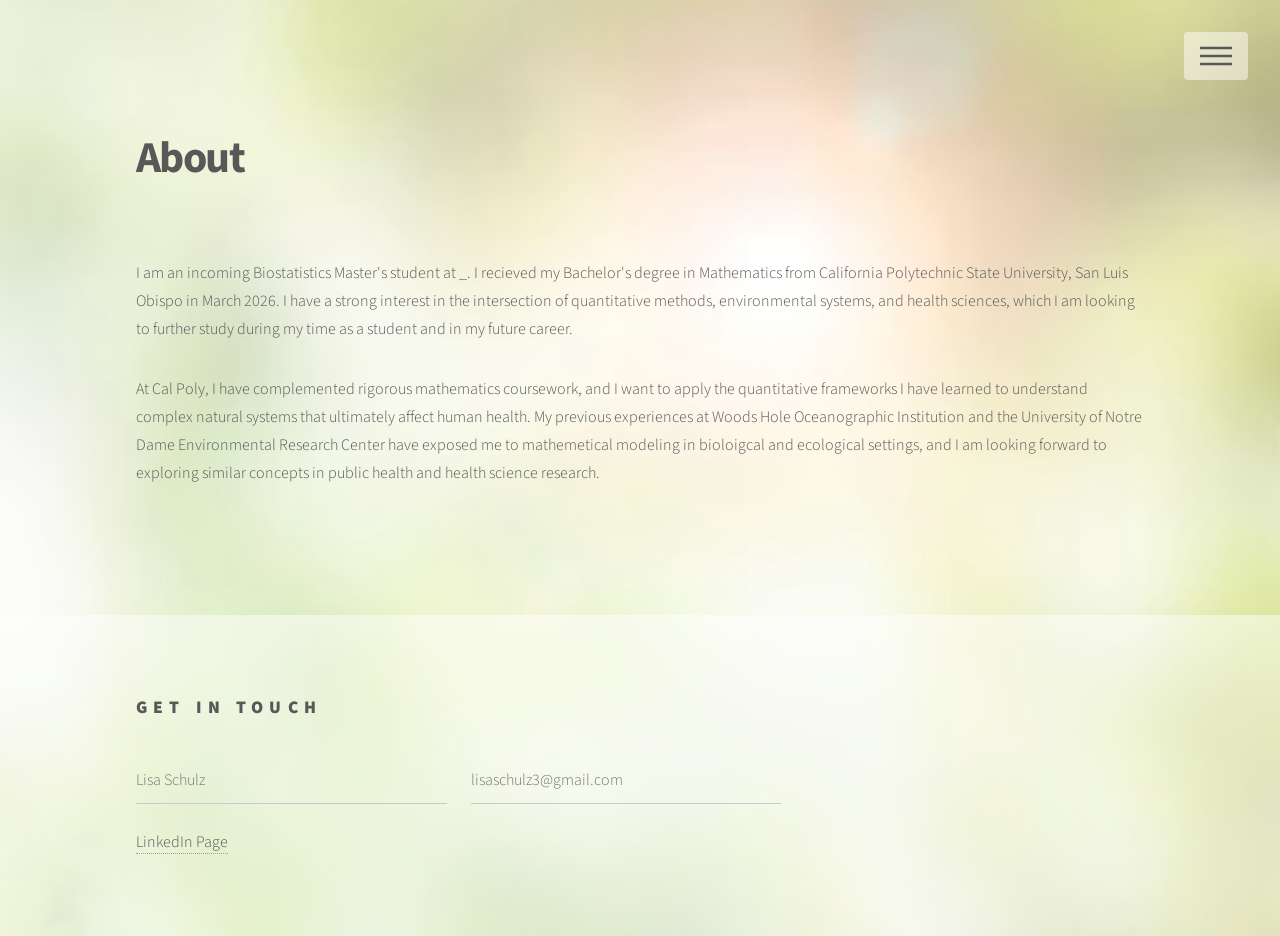
==== about.html @ 5a05cf13 "update website" ====
<!DOCTYPE HTML>
<!--
	Phantom by HTML5 UP
	html5up.net | @ajlkn
	Free for personal and commercial use under the CCA 3.0 license (html5up.net/license)
-->
<html>
	<head>
		<title>About</title>
		<meta charset="utf-8" />
		<meta name="viewport" content="width=device-width, initial-scale=1, user-scalable=no" />
		<link rel="stylesheet" href="assets/css/main.css" />
		<noscript><link rel="stylesheet" href="assets/css/noscript.css" /></noscript>
	<style>
        .center-image {
  width: 1000px;        /* makes the image smaller */
  display: block;      /* allows centering */
  margin-left: auto;
  margin-right: auto;  /* centers the image */
  margin-bottom: 10px; /* reduces space below the image */
}
     
#menu {
				background: rgba(37,65,23,.7);
			}
			#wrapper {
  			background: transparent;
}
			#main {
			background: transparent;
			}
			#footer {
			background: rgba(255, 255, 255, .5);
			}
			body {
			background-image: url("images/background2.png");
			background-size: cover;      /* makes the image fill the screen */
			background-repeat: no-repeat; 
			background-position: center; 
			margin: 0;
    }
    </style>
    
    </head>


	<body class="is-preload">
		<!-- Wrapper -->
			<div id="wrapper">

				<!-- Header -->
					<header id="header">
						<div class="inner">

							<!-- Nav -->
								<nav>
									<ul>
										<li><a href="#menu">Menu</a></li>
									</ul>
								</nav>

						</div>
					</header>

				<!-- Menu -->
					<nav id="menu">
						<h2>Menu</h2>
						<ul>
							<li><a href="index.html">Home</a></li>
							<li><a href="about.html">About</a></li>
							<li><a href="resumeplaceholder2.pdf">Resume</a></li>
							<li><a href="projects.html">Projects</a></li>
						</ul>
					</nav>

				<!-- Main -->
					<div id="main">
						<div class="inner">
							<h1>About</h1>
                            
							<img src="IMG_4591.png" alt="" id="center-image"/>
                            
							<p>I am an incoming Biostatistics Master's student at _. I recieved my Bachelor's degree in Mathematics from California Polytechnic State University, 
                                San Luis Obispo in March 2026. I have a strong interest in the intersection of quantitative methods, environmental systems, and health sciences, which
                                I am looking to further study during my time as a student and in my future career. </p>
                                
                            <p>At Cal Poly, I have complemented rigorous mathematics coursework, and I want to apply the quantitative frameworks I have learned to understand complex 
                                natural systems that ultimately affect human health. My previous experiences at Woods Hole Oceanographic Institution and the University of Notre Dame
                                Environmental Research Center have exposed me to mathemetical modeling in bioloigcal and ecological settings, and I am looking forward to exploring similar concepts
                                in public health and health science research.
                            
                            </p>
                            
						</div>
					</div>

				<!-- Footer -->
					<footer id="footer">
						<div class="inner">
							<section>
								<h2>Get in touch</h2>
								<form method="post" action="#">
									<div class="fields">
										<div class="field half">
											<input type="text" name="name" id="name" placeholder="Lisa Schulz" />
										</div>
										<div class="field half">
											<input type="email" name="email" id="email" placeholder="lisaschulz3@gmail.com" />
										</div>
										<div class="field">
											<a href="https://www.linkedin.com/in/lisa-schulz-4072202b8">LinkedIn Page</a>
										</div>
									</div>
								</form>
							</section>
							
							
						</div>
					</footer>

			</div>

		<!-- Scripts -->
			<script src="assets/js/jquery.min.js"></script>
			<script src="assets/js/browser.min.js"></script>
			<script src="assets/js/breakpoints.min.js"></script>
			<script src="assets/js/util.js"></script>
			<script src="assets/js/main.js"></script>

	</body>
</html>
---- assets/css/main.css ----
@import url(fontawesome-all.min.css);
@import url("https://fonts.googleapis.com/css?family=Source+Sans+Pro:300,700,900");

/*
	Phantom by HTML5 UP
	html5up.net | @ajlkn
	Free for personal and commercial use under the CCA 3.0 license (html5up.net/license)
*/

html, body, div, span, applet, object,
iframe, h1, h2, h3, h4, h5, h6, p, blockquote,
pre, a, abbr, acronym, address, big, cite,
code, del, dfn, em, img, ins, kbd, q, s, samp,
small, strike, strong, sub, sup, tt, var, b,
u, i, center, dl, dt, dd, ol, ul, li, fieldset,
form, label, legend, table, caption, tbody,
tfoot, thead, tr, th, td, article, aside,
canvas, details, embed, figure, figcaption,
footer, header, hgroup, menu, nav, output, ruby,
section, summary, time, mark, audio, video {
	margin: 0;
	padding: 0;
	border: 0;
	font-size: 100%;
	font: inherit;
	vertical-align: baseline;}

article, aside, details, figcaption, figure,
footer, header, hgroup, menu, nav, section {
	display: block;}

body {
	line-height: 1;
}

ol, ul {
	list-style: none;
}

blockquote, q {
	quotes: none;
}

	blockquote:before, blockquote:after, q:before, q:after {
		content: '';
		content: none;
	}

table {
	border-collapse: collapse;
	border-spacing: 0;
}

body {
	-webkit-text-size-adjust: none;
}

mark {
	background-color: transparent;
	color: inherit;
}

input::-moz-focus-inner {
	border: 0;
	padding: 0;
}

input, select, textarea {
	-moz-appearance: none;
	-webkit-appearance: none;
	-ms-appearance: none;
	appearance: none;
}

/* Basic */

	@-ms-viewport {
		width: device-width;
	}

	body {
		-ms-overflow-style: scrollbar;
	}

	@media screen and (max-width: 480px) {

		html, body {
			min-width: 320px;
		}

	}

	html {
		box-sizing: border-box;
	}

	*, *:before, *:after {
		box-sizing: inherit;
	}

	body {
		background: #ffffff;
	}

		body.is-preload *, body.is-preload *:before, body.is-preload *:after {
			-moz-animation: none !important;
			-webkit-animation: none !important;
			-ms-animation: none !important;
			animation: none !important;
			-moz-transition: none !important;
			-webkit-transition: none !important;
			-ms-transition: none !important;
			transition: none !important;
		}

/* Type */

	body, input, select, textarea {
		color: #585858;
		font-family: "Source Sans Pro", Helvetica, sans-serif;
		font-size: 16pt;
		font-weight: 300;
		line-height: 1.75;
	}

		@media screen and (max-width: 1680px) {

			body, input, select, textarea {
				font-size: 14pt;
			}

		}

		@media screen and (max-width: 1280px) {

			body, input, select, textarea {
				font-size: 12pt;
			}

		}

	a {
		-moz-transition: border-bottom-color 0.2s ease, color 0.2s ease;
		-webkit-transition: border-bottom-color 0.2s ease, color 0.2s ease;
		-ms-transition: border-bottom-color 0.2s ease, color 0.2s ease;
		transition: border-bottom-color 0.2s ease, color 0.2s ease;
		text-decoration: none;
		color: #585858;
		border-bottom: dotted 1px rgba(88, 88, 88, 0.5);
	}

		a:hover {
			border-bottom-color: transparent;
			color: #f2849e !important;
		}

	strong, b {
		font-weight: 900;
	}

	em, i {
		font-style: italic;
	}

	p {
		margin: 0 0 2em 0;
	}

	h1 {
		font-size: 2.75em;
		font-weight: 700;
		line-height: 1.3;
		margin: 0 0 1em 0;
		letter-spacing: -0.035em;
	}

		h1 a {
			color: inherit;
		}

		@media screen and (max-width: 736px) {

			h1 {
				font-size: 2em;
				margin: 0 0 1em 0;
			}

		}

		@media screen and (max-width: 360px) {

			h1 {
				font-size: 1.75em;
			}

		}

	h2, h3, h4, h5, h6 {
		font-weight: 900;
		line-height: 1.5;
		margin: 0 0 2em 0;
		text-transform: uppercase;
		letter-spacing: 0.35em;
	}

		h2 a, h3 a, h4 a, h5 a, h6 a {
			color: inherit;
		}

	h2 {
		font-size: 1.1em;
	}

	h3 {
		font-size: 1em;
	}

	h4 {
		font-size: 0.8em;
	}

	h5 {
		font-size: 0.8em;
	}

	h6 {
		font-size: 0.8em;
	}

	@media screen and (max-width: 980px) {

		h1 br, h2 br, h3 br, h4 br, h5 br, h6 br {
			display: none;
		}

	}

	@media screen and (max-width: 736px) {

		h2 {
			font-size: 1em;
		}

		h3 {
			font-size: 0.8em;
		}

	}

	sub {
		font-size: 0.8em;
		position: relative;
		top: 0.5em;
	}

	sup {
		font-size: 0.8em;
		position: relative;
		top: -0.5em;
	}

	blockquote {
		border-left: solid 4px #c9c9c9;
		font-style: italic;
		margin: 0 0 2em 0;
		padding: 0.5em 0 0.5em 2em;
	}

	code {
		background: rgba(144, 144, 144, 0.075);
		border-radius: 4px;
		border: solid 1px #c9c9c9;
		font-family: "Courier New", monospace;
		font-size: 0.9em;
		margin: 0 0.25em;
		padding: 0.25em 0.65em;
	}

	pre {
		-webkit-overflow-scrolling: touch;
		font-family: "Courier New", monospace;
		font-size: 0.9em;
		margin: 0 0 2em 0;
	}

		pre code {
			display: block;
			line-height: 1.75;
			padding: 1em 1.5em;
			overflow-x: auto;
		}

	hr {
		border: 0;
		border-bottom: solid 1px #c9c9c9;
		margin: 2em 0;
	}

		hr.major {
			margin: 3em 0;
		}

	.align-left {
		text-align: left;
	}

	.align-center {
		text-align: center;
	}

	.align-right {
		text-align: right;
	}

/* Row */

	.row {
		display: flex;
		flex-wrap: wrap;
		box-sizing: border-box;
		align-items: stretch;
	}

		.row > * {
			box-sizing: border-box;
		}

		.row.gtr-uniform > * > :last-child {
			margin-bottom: 0;
		}

		.row.aln-left {
			justify-content: flex-start;
		}

		.row.aln-center {
			justify-content: center;
		}

		.row.aln-right {
			justify-content: flex-end;
		}

		.row.aln-top {
			align-items: flex-start;
		}

		.row.aln-middle {
			align-items: center;
		}

		.row.aln-bottom {
			align-items: flex-end;
		}

		.row > .imp {
			order: -1;
		}

		.row > .col-1 {
			width: 8.33333%;
		}

		.row > .off-1 {
			margin-left: 8.33333%;
		}

		.row > .col-2 {
			width: 16.66667%;
		}

		.row > .off-2 {
			margin-left: 16.66667%;
		}

		.row > .col-3 {
			width: 25%;
		}

		.row > .off-3 {
			margin-left: 25%;
		}

		.row > .col-4 {
			width: 33.33333%;
		}

		.row > .off-4 {
			margin-left: 33.33333%;
		}

		.row > .col-5 {
			width: 41.66667%;
		}

		.row > .off-5 {
			margin-left: 41.66667%;
		}

		.row > .col-6 {
			width: 50%;
		}

		.row > .off-6 {
			margin-left: 50%;
		}

		.row > .col-7 {
			width: 58.33333%;
		}

		.row > .off-7 {
			margin-left: 58.33333%;
		}

		.row > .col-8 {
			width: 66.66667%;
		}

		.row > .off-8 {
			margin-left: 66.66667%;
		}

		.row > .col-9 {
			width: 75%;
		}

		.row > .off-9 {
			margin-left: 75%;
		}

		.row > .col-10 {
			width: 83.33333%;
		}

		.row > .off-10 {
			margin-left: 83.33333%;
		}

		.row > .col-11 {
			width: 91.66667%;
		}

		.row > .off-11 {
			margin-left: 91.66667%;
		}

		.row > .col-12 {
			width: 100%;
		}

		.row > .off-12 {
			margin-left: 100%;
		}

		.row.gtr-0 {
			margin-top: 0;
			margin-left: 0em;
		}

			.row.gtr-0 > * {
				padding: 0 0 0 0em;
			}

			.row.gtr-0.gtr-uniform {
				margin-top: 0em;
			}

				.row.gtr-0.gtr-uniform > * {
					padding-top: 0em;
				}

		.row.gtr-25 {
			margin-top: 0;
			margin-left: -0.5em;
		}

			.row.gtr-25 > * {
				padding: 0 0 0 0.5em;
			}

			.row.gtr-25.gtr-uniform {
				margin-top: -0.5em;
			}

				.row.gtr-25.gtr-uniform > * {
					padding-top: 0.5em;
				}

		.row.gtr-50 {
			margin-top: 0;
			margin-left: -1em;
		}

			.row.gtr-50 > * {
				padding: 0 0 0 1em;
			}

			.row.gtr-50.gtr-uniform {
				margin-top: -1em;
			}

				.row.gtr-50.gtr-uniform > * {
					padding-top: 1em;
				}

		.row {
			margin-top: 0;
			margin-left: -2em;
		}

			.row > * {
				padding: 0 0 0 2em;
			}

			.row.gtr-uniform {
				margin-top: -2em;
			}

				.row.gtr-uniform > * {
					padding-top: 2em;
				}

		.row.gtr-150 {
			margin-top: 0;
			margin-left: -3em;
		}

			.row.gtr-150 > * {
				padding: 0 0 0 3em;
			}

			.row.gtr-150.gtr-uniform {
				margin-top: -3em;
			}

				.row.gtr-150.gtr-uniform > * {
					padding-top: 3em;
				}

		.row.gtr-200 {
			margin-top: 0;
			margin-left: -4em;
		}

			.row.gtr-200 > * {
				padding: 0 0 0 4em;
			}

			.row.gtr-200.gtr-uniform {
				margin-top: -4em;
			}

				.row.gtr-200.gtr-uniform > * {
					padding-top: 4em;
				}

		@media screen and (max-width: 1680px) {

			.row {
				display: flex;
				flex-wrap: wrap;
				box-sizing: border-box;
				align-items: stretch;
			}

				.row > * {
					box-sizing: border-box;
				}

				.row.gtr-uniform > * > :last-child {
					margin-bottom: 0;
				}

				.row.aln-left {
					justify-content: flex-start;
				}

				.row.aln-center {
					justify-content: center;
				}

				.row.aln-right {
					justify-content: flex-end;
				}

				.row.aln-top {
					align-items: flex-start;
				}

				.row.aln-middle {
					align-items: center;
				}

				.row.aln-bottom {
					align-items: flex-end;
				}

				.row > .imp-xlarge {
					order: -1;
				}

				.row > .col-1-xlarge {
					width: 8.33333%;
				}

				.row > .off-1-xlarge {
					margin-left: 8.33333%;
				}

				.row > .col-2-xlarge {
					width: 16.66667%;
				}

				.row > .off-2-xlarge {
					margin-left: 16.66667%;
				}

				.row > .col-3-xlarge {
					width: 25%;
				}

				.row > .off-3-xlarge {
					margin-left: 25%;
				}

				.row > .col-4-xlarge {
					width: 33.33333%;
				}

				.row > .off-4-xlarge {
					margin-left: 33.33333%;
				}

				.row > .col-5-xlarge {
					width: 41.66667%;
				}

				.row > .off-5-xlarge {
					margin-left: 41.66667%;
				}

				.row > .col-6-xlarge {
					width: 50%;
				}

				.row > .off-6-xlarge {
					margin-left: 50%;
				}

				.row > .col-7-xlarge {
					width: 58.33333%;
				}

				.row > .off-7-xlarge {
					margin-left: 58.33333%;
				}

				.row > .col-8-xlarge {
					width: 66.66667%;
				}

				.row > .off-8-xlarge {
					margin-left: 66.66667%;
				}

				.row > .col-9-xlarge {
					width: 75%;
				}

				.row > .off-9-xlarge {
					margin-left: 75%;
				}

				.row > .col-10-xlarge {
					width: 83.33333%;
				}

				.row > .off-10-xlarge {
					margin-left: 83.33333%;
				}

				.row > .col-11-xlarge {
					width: 91.66667%;
				}

				.row > .off-11-xlarge {
					margin-left: 91.66667%;
				}

				.row > .col-12-xlarge {
					width: 100%;
				}

				.row > .off-12-xlarge {
					margin-left: 100%;
				}

				.row.gtr-0 {
					margin-top: 0;
					margin-left: 0em;
				}

					.row.gtr-0 > * {
						padding: 0 0 0 0em;
					}

					.row.gtr-0.gtr-uniform {
						margin-top: 0em;
					}

						.row.gtr-0.gtr-uniform > * {
							padding-top: 0em;
						}

				.row.gtr-25 {
					margin-top: 0;
					margin-left: -0.5em;
				}

					.row.gtr-25 > * {
						padding: 0 0 0 0.5em;
					}

					.row.gtr-25.gtr-uniform {
						margin-top: -0.5em;
					}

						.row.gtr-25.gtr-uniform > * {
							padding-top: 0.5em;
						}

				.row.gtr-50 {
					margin-top: 0;
					margin-left: -1em;
				}

					.row.gtr-50 > * {
						padding: 0 0 0 1em;
					}

					.row.gtr-50.gtr-uniform {
						margin-top: -1em;
					}

						.row.gtr-50.gtr-uniform > * {
							padding-top: 1em;
						}

				.row {
					margin-top: 0;
					margin-left: -2em;
				}

					.row > * {
						padding: 0 0 0 2em;
					}

					.row.gtr-uniform {
						margin-top: -2em;
					}

						.row.gtr-uniform > * {
							padding-top: 2em;
						}

				.row.gtr-150 {
					margin-top: 0;
					margin-left: -3em;
				}

					.row.gtr-150 > * {
						padding: 0 0 0 3em;
					}

					.row.gtr-150.gtr-uniform {
						margin-top: -3em;
					}

						.row.gtr-150.gtr-uniform > * {
							padding-top: 3em;
						}

				.row.gtr-200 {
					margin-top: 0;
					margin-left: -4em;
				}

					.row.gtr-200 > * {
						padding: 0 0 0 4em;
					}

					.row.gtr-200.gtr-uniform {
						margin-top: -4em;
					}

						.row.gtr-200.gtr-uniform > * {
							padding-top: 4em;
						}

		}

		@media screen and (max-width: 1280px) {

			.row {
				display: flex;
				flex-wrap: wrap;
				box-sizing: border-box;
				align-items: stretch;
			}

				.row > * {
					box-sizing: border-box;
				}

				.row.gtr-uniform > * > :last-child {
					margin-bottom: 0;
				}

				.row.aln-left {
					justify-content: flex-start;
				}

				.row.aln-center {
					justify-content: center;
				}

				.row.aln-right {
					justify-content: flex-end;
				}

				.row.aln-top {
					align-items: flex-start;
				}

				.row.aln-middle {
					align-items: center;
				}

				.row.aln-bottom {
					align-items: flex-end;
				}

				.row > .imp-large {
					order: -1;
				}

				.row > .col-1-large {
					width: 8.33333%;
				}

				.row > .off-1-large {
					margin-left: 8.33333%;
				}

				.row > .col-2-large {
					width: 16.66667%;
				}

				.row > .off-2-large {
					margin-left: 16.66667%;
				}

				.row > .col-3-large {
					width: 25%;
				}

				.row > .off-3-large {
					margin-left: 25%;
				}

				.row > .col-4-large {
					width: 33.33333%;
				}

				.row > .off-4-large {
					margin-left: 33.33333%;
				}

				.row > .col-5-large {
					width: 41.66667%;
				}

				.row > .off-5-large {
					margin-left: 41.66667%;
				}

				.row > .col-6-large {
					width: 50%;
				}

				.row > .off-6-large {
					margin-left: 50%;
				}

				.row > .col-7-large {
					width: 58.33333%;
				}

				.row > .off-7-large {
					margin-left: 58.33333%;
				}

				.row > .col-8-large {
					width: 66.66667%;
				}

				.row > .off-8-large {
					margin-left: 66.66667%;
				}

				.row > .col-9-large {
					width: 75%;
				}

				.row > .off-9-large {
					margin-left: 75%;
				}

				.row > .col-10-large {
					width: 83.33333%;
				}

				.row > .off-10-large {
					margin-left: 83.33333%;
				}

				.row > .col-11-large {
					width: 91.66667%;
				}

				.row > .off-11-large {
					margin-left: 91.66667%;
				}

				.row > .col-12-large {
					width: 100%;
				}

				.row > .off-12-large {
					margin-left: 100%;
				}

				.row.gtr-0 {
					margin-top: 0;
					margin-left: 0em;
				}

					.row.gtr-0 > * {
						padding: 0 0 0 0em;
					}

					.row.gtr-0.gtr-uniform {
						margin-top: 0em;
					}

						.row.gtr-0.gtr-uniform > * {
							padding-top: 0em;
						}

				.row.gtr-25 {
					margin-top: 0;
					margin-left: -0.5em;
				}

					.row.gtr-25 > * {
						padding: 0 0 0 0.5em;
					}

					.row.gtr-25.gtr-uniform {
						margin-top: -0.5em;
					}

						.row.gtr-25.gtr-uniform > * {
							padding-top: 0.5em;
						}

				.row.gtr-50 {
					margin-top: 0;
					margin-left: -1em;
				}

					.row.gtr-50 > * {
						padding: 0 0 0 1em;
					}

					.row.gtr-50.gtr-uniform {
						margin-top: -1em;
					}

						.row.gtr-50.gtr-uniform > * {
							padding-top: 1em;
						}

				.row {
					margin-top: 0;
					margin-left: -2em;
				}

					.row > * {
						padding: 0 0 0 2em;
					}

					.row.gtr-uniform {
						margin-top: -2em;
					}

						.row.gtr-uniform > * {
							padding-top: 2em;
						}

				.row.gtr-150 {
					margin-top: 0;
					margin-left: -3em;
				}

					.row.gtr-150 > * {
						padding: 0 0 0 3em;
					}

					.row.gtr-150.gtr-uniform {
						margin-top: -3em;
					}

						.row.gtr-150.gtr-uniform > * {
							padding-top: 3em;
						}

				.row.gtr-200 {
					margin-top: 0;
					margin-left: -4em;
				}

					.row.gtr-200 > * {
						padding: 0 0 0 4em;
					}

					.row.gtr-200.gtr-uniform {
						margin-top: -4em;
					}

						.row.gtr-200.gtr-uniform > * {
							padding-top: 4em;
						}

		}

		@media screen and (max-width: 980px) {

			.row {
				display: flex;
				flex-wrap: wrap;
				box-sizing: border-box;
				align-items: stretch;
			}

				.row > * {
					box-sizing: border-box;
				}

				.row.gtr-uniform > * > :last-child {
					margin-bottom: 0;
				}

				.row.aln-left {
					justify-content: flex-start;
				}

				.row.aln-center {
					justify-content: center;
				}

				.row.aln-right {
					justify-content: flex-end;
				}

				.row.aln-top {
					align-items: flex-start;
				}

				.row.aln-middle {
					align-items: center;
				}

				.row.aln-bottom {
					align-items: flex-end;
				}

				.row > .imp-medium {
					order: -1;
				}

				.row > .col-1-medium {
					width: 8.33333%;
				}

				.row > .off-1-medium {
					margin-left: 8.33333%;
				}

				.row > .col-2-medium {
					width: 16.66667%;
				}

				.row > .off-2-medium {
					margin-left: 16.66667%;
				}

				.row > .col-3-medium {
					width: 25%;
				}

				.row > .off-3-medium {
					margin-left: 25%;
				}

				.row > .col-4-medium {
					width: 33.33333%;
				}

				.row > .off-4-medium {
					margin-left: 33.33333%;
				}

				.row > .col-5-medium {
					width: 41.66667%;
				}

				.row > .off-5-medium {
					margin-left: 41.66667%;
				}

				.row > .col-6-medium {
					width: 50%;
				}

				.row > .off-6-medium {
					margin-left: 50%;
				}

				.row > .col-7-medium {
					width: 58.33333%;
				}

				.row > .off-7-medium {
					margin-left: 58.33333%;
				}

				.row > .col-8-medium {
					width: 66.66667%;
				}

				.row > .off-8-medium {
					margin-left: 66.66667%;
				}

				.row > .col-9-medium {
					width: 75%;
				}

				.row > .off-9-medium {
					margin-left: 75%;
				}

				.row > .col-10-medium {
					width: 83.33333%;
				}

				.row > .off-10-medium {
					margin-left: 83.33333%;
				}

				.row > .col-11-medium {
					width: 91.66667%;
				}

				.row > .off-11-medium {
					margin-left: 91.66667%;
				}

				.row > .col-12-medium {
					width: 100%;
				}

				.row > .off-12-medium {
					margin-left: 100%;
				}

				.row.gtr-0 {
					margin-top: 0;
					margin-left: 0em;
				}

					.row.gtr-0 > * {
						padding: 0 0 0 0em;
					}

					.row.gtr-0.gtr-uniform {
						margin-top: 0em;
					}

						.row.gtr-0.gtr-uniform > * {
							padding-top: 0em;
						}

				.row.gtr-25 {
					margin-top: 0;
					margin-left: -0.375em;
				}

					.row.gtr-25 > * {
						padding: 0 0 0 0.375em;
					}

					.row.gtr-25.gtr-uniform {
						margin-top: -0.375em;
					}

						.row.gtr-25.gtr-uniform > * {
							padding-top: 0.375em;
						}

				.row.gtr-50 {
					margin-top: 0;
					margin-left: -0.75em;
				}

					.row.gtr-50 > * {
						padding: 0 0 0 0.75em;
					}

					.row.gtr-50.gtr-uniform {
						margin-top: -0.75em;
					}

						.row.gtr-50.gtr-uniform > * {
							padding-top: 0.75em;
						}

				.row {
					margin-top: 0;
					margin-left: -1.5em;
				}

					.row > * {
						padding: 0 0 0 1.5em;
					}

					.row.gtr-uniform {
						margin-top: -1.5em;
					}

						.row.gtr-uniform > * {
							padding-top: 1.5em;
						}

				.row.gtr-150 {
					margin-top: 0;
					margin-left: -2.25em;
				}

					.row.gtr-150 > * {
						padding: 0 0 0 2.25em;
					}

					.row.gtr-150.gtr-uniform {
						margin-top: -2.25em;
					}

						.row.gtr-150.gtr-uniform > * {
							padding-top: 2.25em;
						}

				.row.gtr-200 {
					margin-top: 0;
					margin-left: -3em;
				}

					.row.gtr-200 > * {
						padding: 0 0 0 3em;
					}

					.row.gtr-200.gtr-uniform {
						margin-top: -3em;
					}

						.row.gtr-200.gtr-uniform > * {
							padding-top: 3em;
						}

		}

		@media screen and (max-width: 736px) {

			.row {
				display: flex;
				flex-wrap: wrap;
				box-sizing: border-box;
				align-items: stretch;
			}

				.row > * {
					box-sizing: border-box;
				}

				.row.gtr-uniform > * > :last-child {
					margin-bottom: 0;
				}

				.row.aln-left {
					justify-content: flex-start;
				}

				.row.aln-center {
					justify-content: center;
				}

				.row.aln-right {
					justify-content: flex-end;
				}

				.row.aln-top {
					align-items: flex-start;
				}

				.row.aln-middle {
					align-items: center;
				}

				.row.aln-bottom {
					align-items: flex-end;
				}

				.row > .imp-small {
					order: -1;
				}

				.row > .col-1-small {
					width: 8.33333%;
				}

				.row > .off-1-small {
					margin-left: 8.33333%;
				}

				.row > .col-2-small {
					width: 16.66667%;
				}

				.row > .off-2-small {
					margin-left: 16.66667%;
				}

				.row > .col-3-small {
					width: 25%;
				}

				.row > .off-3-small {
					margin-left: 25%;
				}

				.row > .col-4-small {
					width: 33.33333%;
				}

				.row > .off-4-small {
					margin-left: 33.33333%;
				}

				.row > .col-5-small {
					width: 41.66667%;
				}

				.row > .off-5-small {
					margin-left: 41.66667%;
				}

				.row > .col-6-small {
					width: 50%;
				}

				.row > .off-6-small {
					margin-left: 50%;
				}

				.row > .col-7-small {
					width: 58.33333%;
				}

				.row > .off-7-small {
					margin-left: 58.33333%;
				}

				.row > .col-8-small {
					width: 66.66667%;
				}

				.row > .off-8-small {
					margin-left: 66.66667%;
				}

				.row > .col-9-small {
					width: 75%;
				}

				.row > .off-9-small {
					margin-left: 75%;
				}

				.row > .col-10-small {
					width: 83.33333%;
				}

				.row > .off-10-small {
					margin-left: 83.33333%;
				}

				.row > .col-11-small {
					width: 91.66667%;
				}

				.row > .off-11-small {
					margin-left: 91.66667%;
				}

				.row > .col-12-small {
					width: 100%;
				}

				.row > .off-12-small {
					margin-left: 100%;
				}

				.row.gtr-0 {
					margin-top: 0;
					margin-left: 0em;
				}

					.row.gtr-0 > * {
						padding: 0 0 0 0em;
					}

					.row.gtr-0.gtr-uniform {
						margin-top: 0em;
					}

						.row.gtr-0.gtr-uniform > * {
							padding-top: 0em;
						}

				.row.gtr-25 {
					margin-top: 0;
					margin-left: -0.25em;
				}

					.row.gtr-25 > * {
						padding: 0 0 0 0.25em;
					}

					.row.gtr-25.gtr-uniform {
						margin-top: -0.25em;
					}

						.row.gtr-25.gtr-uniform > * {
							padding-top: 0.25em;
						}

				.row.gtr-50 {
					margin-top: 0;
					margin-left: -0.5em;
				}

					.row.gtr-50 > * {
						padding: 0 0 0 0.5em;
					}

					.row.gtr-50.gtr-uniform {
						margin-top: -0.5em;
					}

						.row.gtr-50.gtr-uniform > * {
							padding-top: 0.5em;
						}

				.row {
					margin-top: 0;
					margin-left: -1em;
				}

					.row > * {
						padding: 0 0 0 1em;
					}

					.row.gtr-uniform {
						margin-top: -1em;
					}

						.row.gtr-uniform > * {
							padding-top: 1em;
						}

				.row.gtr-150 {
					margin-top: 0;
					margin-left: -1.5em;
				}

					.row.gtr-150 > * {
						padding: 0 0 0 1.5em;
					}

					.row.gtr-150.gtr-uniform {
						margin-top: -1.5em;
					}

						.row.gtr-150.gtr-uniform > * {
							padding-top: 1.5em;
						}

				.row.gtr-200 {
					margin-top: 0;
					margin-left: -2em;
				}

					.row.gtr-200 > * {
						padding: 0 0 0 2em;
					}

					.row.gtr-200.gtr-uniform {
						margin-top: -2em;
					}

						.row.gtr-200.gtr-uniform > * {
							padding-top: 2em;
						}

		}

		@media screen and (max-width: 480px) {

			.row {
				display: flex;
				flex-wrap: wrap;
				box-sizing: border-box;
				align-items: stretch;
			}

				.row > * {
					box-sizing: border-box;
				}

				.row.gtr-uniform > * > :last-child {
					margin-bottom: 0;
				}

				.row.aln-left {
					justify-content: flex-start;
				}

				.row.aln-center {
					justify-content: center;
				}

				.row.aln-right {
					justify-content: flex-end;
				}

				.row.aln-top {
					align-items: flex-start;
				}

				.row.aln-middle {
					align-items: center;
				}

				.row.aln-bottom {
					align-items: flex-end;
				}

				.row > .imp-xsmall {
					order: -1;
				}

				.row > .col-1-xsmall {
					width: 8.33333%;
				}

				.row > .off-1-xsmall {
					margin-left: 8.33333%;
				}

				.row > .col-2-xsmall {
					width: 16.66667%;
				}

				.row > .off-2-xsmall {
					margin-left: 16.66667%;
				}

				.row > .col-3-xsmall {
					width: 25%;
				}

				.row > .off-3-xsmall {
					margin-left: 25%;
				}

				.row > .col-4-xsmall {
					width: 33.33333%;
				}

				.row > .off-4-xsmall {
					margin-left: 33.33333%;
				}

				.row > .col-5-xsmall {
					width: 41.66667%;
				}

				.row > .off-5-xsmall {
					margin-left: 41.66667%;
				}

				.row > .col-6-xsmall {
					width: 50%;
				}

				.row > .off-6-xsmall {
					margin-left: 50%;
				}

				.row > .col-7-xsmall {
					width: 58.33333%;
				}

				.row > .off-7-xsmall {
					margin-left: 58.33333%;
				}

				.row > .col-8-xsmall {
					width: 66.66667%;
				}

				.row > .off-8-xsmall {
					margin-left: 66.66667%;
				}

				.row > .col-9-xsmall {
					width: 75%;
				}

				.row > .off-9-xsmall {
					margin-left: 75%;
				}

				.row > .col-10-xsmall {
					width: 83.33333%;
				}

				.row > .off-10-xsmall {
					margin-left: 83.33333%;
				}

				.row > .col-11-xsmall {
					width: 91.66667%;
				}

				.row > .off-11-xsmall {
					margin-left: 91.66667%;
				}

				.row > .col-12-xsmall {
					width: 100%;
				}

				.row > .off-12-xsmall {
					margin-left: 100%;
				}

				.row.gtr-0 {
					margin-top: 0;
					margin-left: 0em;
				}

					.row.gtr-0 > * {
						padding: 0 0 0 0em;
					}

					.row.gtr-0.gtr-uniform {
						margin-top: 0em;
					}

						.row.gtr-0.gtr-uniform > * {
							padding-top: 0em;
						}

				.row.gtr-25 {
					margin-top: 0;
					margin-left: -0.25em;
				}

					.row.gtr-25 > * {
						padding: 0 0 0 0.25em;
					}

					.row.gtr-25.gtr-uniform {
						margin-top: -0.25em;
					}

						.row.gtr-25.gtr-uniform > * {
							padding-top: 0.25em;
						}

				.row.gtr-50 {
					margin-top: 0;
					margin-left: -0.5em;
				}

					.row.gtr-50 > * {
						padding: 0 0 0 0.5em;
					}

					.row.gtr-50.gtr-uniform {
						margin-top: -0.5em;
					}

						.row.gtr-50.gtr-uniform > * {
							padding-top: 0.5em;
						}

				.row {
					margin-top: 0;
					margin-left: -1em;
				}

					.row > * {
						padding: 0 0 0 1em;
					}

					.row.gtr-uniform {
						margin-top: -1em;
					}

						.row.gtr-uniform > * {
							padding-top: 1em;
						}

				.row.gtr-150 {
					margin-top: 0;
					margin-left: -1.5em;
				}

					.row.gtr-150 > * {
						padding: 0 0 0 1.5em;
					}

					.row.gtr-150.gtr-uniform {
						margin-top: -1.5em;
					}

						.row.gtr-150.gtr-uniform > * {
							padding-top: 1.5em;
						}

				.row.gtr-200 {
					margin-top: 0;
					margin-left: -2em;
				}

					.row.gtr-200 > * {
						padding: 0 0 0 2em;
					}

					.row.gtr-200.gtr-uniform {
						margin-top: -2em;
					}

						.row.gtr-200.gtr-uniform > * {
							padding-top: 2em;
						}

		}

/* Section/Article */

	section.special, article.special {
		text-align: center;
	}

	header p {
		margin-top: -1em;
	}

	@media screen and (max-width: 736px) {

		header p {
			margin-top: 0;
		}

	}

/* Icon */

	.icon {
		text-decoration: none;
		border-bottom: none;
		position: relative;
	}

		.icon:before {
			-moz-osx-font-smoothing: grayscale;
			-webkit-font-smoothing: antialiased;
			display: inline-block;
			font-style: normal;
			font-variant: normal;
			text-rendering: auto;
			line-height: 1;
			text-transform: none !important;
			font-family: 'Font Awesome 5 Free';
			font-weight: 400;
		}

		.icon > .label {
			display: none;
		}

		.icon:before {
			line-height: inherit;
		}

		.icon.solid:before {
			font-weight: 900;
		}

		.icon.brands:before {
			font-family: 'Font Awesome 5 Brands';
		}

		.icon.style2 {
			-moz-transition: background-color 0.2s ease-in-out, color 0.2s ease-in-out, border-color 0.2s ease-in-out;
			-webkit-transition: background-color 0.2s ease-in-out, color 0.2s ease-in-out, border-color 0.2s ease-in-out;
			-ms-transition: background-color 0.2s ease-in-out, color 0.2s ease-in-out, border-color 0.2s ease-in-out;
			transition: background-color 0.2s ease-in-out, color 0.2s ease-in-out, border-color 0.2s ease-in-out;
			background-color: transparent;
			border: solid 1px #c9c9c9;
			border-radius: 4px;
			width: 2.65em;
			height: 2.65em;
			display: inline-block;
			text-align: center;
			line-height: 2.65em;
			color: inherit;
		}

			.icon.style2:before {
				font-size: 1.1em;
			}

			.icon.style2:hover {
				color: #f2849e;
				border-color: #f2849e;
			}

			.icon.style2:active {
				background-color: rgba(242, 132, 158, 0.1);
			}

/* List */

	ol {
		list-style: decimal;
		margin: 0 0 2em 0;
		padding-left: 1.25em;
	}

		ol li {
			padding-left: 0.25em;
		}

	ul {
		list-style: disc;
		margin: 0 0 2em 0;
		padding-left: 1em;
	}

		ul li {
			padding-left: 0.5em;
		}

		ul.alt {
			list-style: none;
			padding-left: 0;
		}

			ul.alt li {
				border-top: solid 1px #c9c9c9;
				padding: 0.5em 0;
			}

				ul.alt li:first-child {
					border-top: 0;
					padding-top: 0;
				}

	dl {
		margin: 0 0 2em 0;
	}

		dl dt {
			display: block;
			font-weight: 900;
			margin: 0 0 1em 0;
		}

		dl dd {
			margin-left: 2em;
		}

/* Actions */

	ul.actions {
		display: -moz-flex;
		display: -webkit-flex;
		display: -ms-flex;
		display: flex;
		cursor: default;
		list-style: none;
		margin-left: -1em;
		padding-left: 0;
	}

		ul.actions li {
			padding: 0 0 0 1em;
			vertical-align: middle;
		}

		ul.actions.special {
			-moz-justify-content: center;
			-webkit-justify-content: center;
			-ms-justify-content: center;
			justify-content: center;
			width: 100%;
			margin-left: 0;
		}

			ul.actions.special li:first-child {
				padding-left: 0;
			}

		ul.actions.stacked {
			-moz-flex-direction: column;
			-webkit-flex-direction: column;
			-ms-flex-direction: column;
			flex-direction: column;
			margin-left: 0;
		}

			ul.actions.stacked li {
				padding: 1.3em 0 0 0;
			}

				ul.actions.stacked li:first-child {
					padding-top: 0;
				}

		ul.actions.fit {
			width: calc(100% + 1em);
		}

			ul.actions.fit li {
				-moz-flex-grow: 1;
				-webkit-flex-grow: 1;
				-ms-flex-grow: 1;
				flex-grow: 1;
				-moz-flex-shrink: 1;
				-webkit-flex-shrink: 1;
				-ms-flex-shrink: 1;
				flex-shrink: 1;
				width: 100%;
			}

				ul.actions.fit li > * {
					width: 100%;
				}

			ul.actions.fit.stacked {
				width: 100%;
			}

		@media screen and (max-width: 480px) {

			ul.actions:not(.fixed) {
				-moz-flex-direction: column;
				-webkit-flex-direction: column;
				-ms-flex-direction: column;
				flex-direction: column;
				margin-left: 0;
				width: 100% !important;
			}

				ul.actions:not(.fixed) li {
					-moz-flex-grow: 1;
					-webkit-flex-grow: 1;
					-ms-flex-grow: 1;
					flex-grow: 1;
					-moz-flex-shrink: 1;
					-webkit-flex-shrink: 1;
					-ms-flex-shrink: 1;
					flex-shrink: 1;
					padding: 1em 0 0 0;
					text-align: center;
					width: 100%;
				}

					ul.actions:not(.fixed) li > * {
						width: 100%;
					}

					ul.actions:not(.fixed) li:first-child {
						padding-top: 0;
					}

					ul.actions:not(.fixed) li input[type="submit"],
					ul.actions:not(.fixed) li input[type="reset"],
					ul.actions:not(.fixed) li input[type="button"],
					ul.actions:not(.fixed) li button,
					ul.actions:not(.fixed) li .button {
						width: 100%;
					}

						ul.actions:not(.fixed) li input[type="submit"].icon:before,
						ul.actions:not(.fixed) li input[type="reset"].icon:before,
						ul.actions:not(.fixed) li input[type="button"].icon:before,
						ul.actions:not(.fixed) li button.icon:before,
						ul.actions:not(.fixed) li .button.icon:before {
							margin-left: -0.5rem;
						}

		}

/* Icons */

	ul.icons {
		cursor: default;
		list-style: none;
		padding-left: 0;
		margin: -1em 0 2em -1em;
	}

		ul.icons li {
			display: inline-block;
			padding: 1em 0 0 1em;
		}

/* Form */

	form {
		margin: 0 0 2em 0;
		overflow-x: hidden;
	}

		form > :last-child {
			margin-bottom: 0;
		}

		form > .fields {
			display: -moz-flex;
			display: -webkit-flex;
			display: -ms-flex;
			display: flex;
			-moz-flex-wrap: wrap;
			-webkit-flex-wrap: wrap;
			-ms-flex-wrap: wrap;
			flex-wrap: wrap;
			width: calc(100% + 3em);
			margin: -1.5em 0 2em -1.5em;
		}

			form > .fields > .field {
				-moz-flex-grow: 0;
				-webkit-flex-grow: 0;
				-ms-flex-grow: 0;
				flex-grow: 0;
				-moz-flex-shrink: 0;
				-webkit-flex-shrink: 0;
				-ms-flex-shrink: 0;
				flex-shrink: 0;
				padding: 1.5em 0 0 1.5em;
				width: calc(100% - 1.5em);
			}

				form > .fields > .field.half {
					width: calc(50% - 0.75em);
				}

				form > .fields > .field.third {
					width: calc(100%/3 - 0.5em);
				}

				form > .fields > .field.quarter {
					width: calc(25% - 0.375em);
				}

		@media screen and (max-width: 480px) {

			form > .fields {
				width: calc(100% + 3em);
				margin: -1.5em 0 2em -1.5em;
			}

				form > .fields > .field {
					padding: 1.5em 0 0 1.5em;
					width: calc(100% - 1.5em);
				}

					form > .fields > .field.half {
						width: calc(100% - 1.5em);
					}

					form > .fields > .field.third {
						width: calc(100% - 1.5em);
					}

					form > .fields > .field.quarter {
						width: calc(100% - 1.5em);
					}

		}

	label {
		display: block;
		font-size: 0.9em;
		font-weight: 900;
		margin: 0 0 1em 0;
	}

	input[type="text"],
	input[type="password"],
	input[type="email"],
	input[type="tel"],
	select,
	textarea {
		-moz-appearance: none;
		-webkit-appearance: none;
		-ms-appearance: none;
		appearance: none;
		background-color: transparent;
		border: none;
		border-radius: 0;
		border-bottom: solid 1px #c9c9c9;
		color: inherit;
		display: block;
		outline: 0;
		padding: 0;
		text-decoration: none;
		width: 100%;
	}

		input[type="text"]:invalid,
		input[type="password"]:invalid,
		input[type="email"]:invalid,
		input[type="tel"]:invalid,
		select:invalid,
		textarea:invalid {
			box-shadow: none;
		}

		input[type="text"]:focus,
		input[type="password"]:focus,
		input[type="email"]:focus,
		input[type="tel"]:focus,
		select:focus,
		textarea:focus {
			border-bottom-color: #f2849e;
			box-shadow: inset 0 -1px 0 0 #f2849e;
		}

	select {
		background-image: url("data:image/svg+xml;charset=utf8,%3Csvg xmlns='http://www.w3.org/2000/svg' width='40' height='40' preserveAspectRatio='none' viewBox='0 0 40 40'%3E%3Cpath d='M9.4,12.3l10.4,10.4l10.4-10.4c0.2-0.2,0.5-0.4,0.9-0.4c0.3,0,0.6,0.1,0.9,0.4l3.3,3.3c0.2,0.2,0.4,0.5,0.4,0.9 c0,0.4-0.1,0.6-0.4,0.9L20.7,31.9c-0.2,0.2-0.5,0.4-0.9,0.4c-0.3,0-0.6-0.1-0.9-0.4L4.3,17.3c-0.2-0.2-0.4-0.5-0.4-0.9 c0-0.4,0.1-0.6,0.4-0.9l3.3-3.3c0.2-0.2,0.5-0.4,0.9-0.4S9.1,12.1,9.4,12.3z' fill='%23c9c9c9' /%3E%3C/svg%3E");
		background-size: 1.25rem;
		background-repeat: no-repeat;
		background-position: calc(100% - 1rem) center;
		height: 3em;
		padding-right: 3em;
		text-overflow: ellipsis;
	}

		select option {
			background: #ffffff;
		}

		select:focus::-ms-value {
			background-color: transparent;
		}

		select::-ms-expand {
			display: none;
		}

	input[type="text"],
	input[type="password"],
	input[type="email"],
	select {
		height: 3em;
	}

	textarea {
		padding: 0;
		min-height: 3.75em;
	}

	input[type="checkbox"],
	input[type="radio"] {
		-moz-appearance: none;
		-webkit-appearance: none;
		-ms-appearance: none;
		appearance: none;
		display: block;
		float: left;
		margin-right: -2em;
		opacity: 0;
		width: 1em;
		z-index: -1;
	}

		input[type="checkbox"] + label,
		input[type="radio"] + label {
			text-decoration: none;
			color: #585858;
			cursor: pointer;
			display: inline-block;
			font-size: 1em;
			font-weight: 300;
			padding-left: 2.55em;
			padding-right: 0.75em;
			position: relative;
		}

			input[type="checkbox"] + label:before,
			input[type="radio"] + label:before {
				-moz-osx-font-smoothing: grayscale;
				-webkit-font-smoothing: antialiased;
				display: inline-block;
				font-style: normal;
				font-variant: normal;
				text-rendering: auto;
				line-height: 1;
				text-transform: none !important;
				font-family: 'Font Awesome 5 Free';
				font-weight: 900;
			}

			input[type="checkbox"] + label:before,
			input[type="radio"] + label:before {
				border-radius: 4px;
				border: solid 1px #c9c9c9;
				content: '';
				display: inline-block;
				font-size: 0.8em;
				height: 2.25em;
				left: 0;
				line-height: 2.25em;
				position: absolute;
				text-align: center;
				top: 0;
				width: 2.25em;
			}

		input[type="checkbox"]:checked + label:before,
		input[type="radio"]:checked + label:before {
			background: #585858;
			border-color: #585858;
			color: #ffffff;
			content: '\f00c';
		}

		input[type="checkbox"]:focus + label:before,
		input[type="radio"]:focus + label:before {
			border-color: #f2849e;
			box-shadow: 0 0 0 1px #f2849e;
		}

	input[type="checkbox"] + label:before {
		border-radius: 4px;
	}

	input[type="radio"] + label:before {
		border-radius: 100%;
	}

/* Box */

	.box {
		border-radius: 4px;
		border: solid 1px #c9c9c9;
		margin-bottom: 2em;
		padding: 1.5em;
	}

		.box > :last-child,
		.box > :last-child > :last-child,
		.box > :last-child > :last-child > :last-child {
			margin-bottom: 0;
		}

		.box.alt {
			border: 0;
			border-radius: 0;
			padding: 0;
		}

/* Image */

	.image {
		border-radius: 4px;
		border: 0;
		display: inline-block;
		position: relative;
	}

		.image img {
			border-radius: 4px;
			display: block;
		}

		.image.left, .image.right {
			max-width: 40%;
		}

			.image.left img, .image.right img {
				width: 100%;
			}

		.image.left {
			float: left;
			padding: 0 1.5em 1em 0;
			top: 0.25em;
		}

		.image.right {
			float: right;
			padding: 0 0 1em 1.5em;
			top: 0.25em;
		}

		.image.fit {
			display: block;
			margin: 0 0 2em 0;
			width: 100%;
		}

			.image.fit img {
				width: 100%;
			}

		.image.main {
			display: block;
			margin: 0 0 3em 0;
			width: 100%;
		}

			.image.main img {
				width: 100%;
			}

			@media screen and (max-width: 736px) {

				.image.main {
					margin: 0 0 2em 0;
				}

			}

/* Table */

	.table-wrapper {
		-webkit-overflow-scrolling: touch;
		overflow-x: auto;
	}

	table {
		margin: 0 0 2em 0;
		width: 100%;
	}

		table tbody tr {
			border: solid 1px #c9c9c9;
			border-left: 0;
			border-right: 0;
		}

			table tbody tr:nth-child(2n + 1) {
				background-color: rgba(144, 144, 144, 0.075);
			}

		table td {
			padding: 0.75em 0.75em;
		}

		table th {
			font-size: 0.9em;
			font-weight: 900;
			padding: 0 0.75em 0.75em 0.75em;
			text-align: left;
		}

		table thead {
			border-bottom: solid 2px #c9c9c9;
		}

		table tfoot {
			border-top: solid 2px #c9c9c9;
		}

		table.alt {
			border-collapse: separate;
		}

			table.alt tbody tr td {
				border: solid 1px #c9c9c9;
				border-left-width: 0;
				border-top-width: 0;
			}

				table.alt tbody tr td:first-child {
					border-left-width: 1px;
				}

			table.alt tbody tr:first-child td {
				border-top-width: 1px;
			}

			table.alt thead {
				border-bottom: 0;
			}

			table.alt tfoot {
				border-top: 0;
			}

/* Button */

	input[type="submit"],
	input[type="reset"],
	input[type="button"],
	button,
	.button {
		-moz-appearance: none;
		-webkit-appearance: none;
		-ms-appearance: none;
		appearance: none;
		-moz-transition: background-color 0.2s ease-in-out, color 0.2s ease-in-out, box-shadow 0.2s ease-in-out;
		-webkit-transition: background-color 0.2s ease-in-out, color 0.2s ease-in-out, box-shadow 0.2s ease-in-out;
		-ms-transition: background-color 0.2s ease-in-out, color 0.2s ease-in-out, box-shadow 0.2s ease-in-out;
		transition: background-color 0.2s ease-in-out, color 0.2s ease-in-out, box-shadow 0.2s ease-in-out;
		background-color: transparent;
		border-radius: 4px;
		border: 0;
		box-shadow: inset 0 0 0 2px #585858;
		color: #585858 !important;
		cursor: pointer;
		display: inline-block;
		font-size: 0.8em;
		font-weight: 900;
		height: 3.5em;
		letter-spacing: 0.35em;
		line-height: 3.45em;
		overflow: hidden;
		padding: 0 1.25em 0 1.6em;
		text-align: center;
		text-decoration: none;
		text-overflow: ellipsis;
		text-transform: uppercase;
		white-space: nowrap;
	}

		input[type="submit"].icon:before,
		input[type="reset"].icon:before,
		input[type="button"].icon:before,
		button.icon:before,
		.button.icon:before {
			margin-right: 0.5em;
		}

		input[type="submit"].fit,
		input[type="reset"].fit,
		input[type="button"].fit,
		button.fit,
		.button.fit {
			width: 100%;
		}

		input[type="submit"]:hover,
		input[type="reset"]:hover,
		input[type="button"]:hover,
		button:hover,
		.button:hover {
			color: #f2849e !important;
			box-shadow: inset 0 0 0 2px #f2849e;
		}

		input[type="submit"]:active,
		input[type="reset"]:active,
		input[type="button"]:active,
		button:active,
		.button:active {
			background-color: rgba(242, 132, 158, 0.1);
		}

		input[type="submit"].small,
		input[type="reset"].small,
		input[type="button"].small,
		button.small,
		.button.small {
			font-size: 0.6em;
		}

		input[type="submit"].large,
		input[type="reset"].large,
		input[type="button"].large,
		button.large,
		.button.large {
			font-size: 1em;
		}

		input[type="submit"].primary,
		input[type="reset"].primary,
		input[type="button"].primary,
		button.primary,
		.button.primary {
			box-shadow: none;
			background-color: #585858;
			color: #ffffff !important;
		}

			input[type="submit"].primary:hover,
			input[type="reset"].primary:hover,
			input[type="button"].primary:hover,
			button.primary:hover,
			.button.primary:hover {
				background-color: #f2849e;
			}

			input[type="submit"].primary:active,
			input[type="reset"].primary:active,
			input[type="button"].primary:active,
			button.primary:active,
			.button.primary:active {
				background-color: #ee5f81;
			}

		input[type="submit"].disabled, input[type="submit"]:disabled,
		input[type="reset"].disabled,
		input[type="reset"]:disabled,
		input[type="button"].disabled,
		input[type="button"]:disabled,
		button.disabled,
		button:disabled,
		.button.disabled,
		.button:disabled {
			pointer-events: none;
			opacity: 0.25;
		}

/* Tiles */

	.tiles {
		display: -moz-flex;
		display: -webkit-flex;
		display: -ms-flex;
		display: flex;
		-moz-flex-wrap: wrap;
		-webkit-flex-wrap: wrap;
		-ms-flex-wrap: wrap;
		flex-wrap: wrap;
		postiion: relative;
		margin: -2.5em 0 0 -2.5em;
	}

		.tiles article {
			-moz-transition: -moz-transform 0.5s ease, opacity 0.5s ease;
			-webkit-transition: -webkit-transform 0.5s ease, opacity 0.5s ease;
			-ms-transition: -ms-transform 0.5s ease, opacity 0.5s ease;
			transition: transform 0.5s ease, opacity 0.5s ease;
			position: relative;
			width: calc(33.33333% - 2.5em);
			margin: 2.5em 0 0 2.5em;
		}

			.tiles article > .image {
				-moz-transition: -moz-transform 0.5s ease;
				-webkit-transition: -webkit-transform 0.5s ease;
				-ms-transition: -ms-transform 0.5s ease;
				transition: transform 0.5s ease;
				position: relative;
				display: block;
				width: 100%;
				border-radius: 4px;
				overflow: hidden;
			}

				.tiles article > .image img {
					display: block;
					width: 100%;
				}

				.tiles article > .image:before {
					pointer-events: none;
					-moz-transition: background-color 0.5s ease, opacity 0.5s ease;
					-webkit-transition: background-color 0.5s ease, opacity 0.5s ease;
					-ms-transition: background-color 0.5s ease, opacity 0.5s ease;
					transition: background-color 0.5s ease, opacity 0.5s ease;
					content: '';
					display: block;
					position: absolute;
					top: 0;
					left: 0;
					width: 100%;
					height: 100%;
					opacity: 1.0;
					z-index: 1;
					opacity: 0.8;
				}

				.tiles article > .image:after {
					pointer-events: none;
					-moz-transition: opacity 0.5s ease;
					-webkit-transition: opacity 0.5s ease;
					-ms-transition: opacity 0.5s ease;
					transition: opacity 0.5s ease;
					content: '';
					display: block;
					position: absolute;
					top: 0;
					left: 0;
					width: 100%;
					height: 100%;
					background-image: none;
					background-position: center;
					background-repeat: no-repeat;
					background-size: 100% 100%;
					opacity: 0.25;
					z-index: 2;
				}

			.tiles article > a {
				display: -moz-flex;
				display: -webkit-flex;
				display: -ms-flex;
				display: flex;
				-moz-flex-direction: column;
				-webkit-flex-direction: column;
				-ms-flex-direction: column;
				flex-direction: column;
				-moz-align-items: center;
				-webkit-align-items: center;
				-ms-align-items: center;
				align-items: center;
				-moz-justify-content: center;
				-webkit-justify-content: center;
				-ms-justify-content: center;
				justify-content: center;
				-moz-transition: background-color 0.5s ease, -moz-transform 0.5s ease;
				-webkit-transition: background-color 0.5s ease, -webkit-transform 0.5s ease;
				-ms-transition: background-color 0.5s ease, -ms-transform 0.5s ease;
				transition: background-color 0.5s ease, transform 0.5s ease;
				position: absolute;
				top: 0;
				left: 0;
				width: 100%;
				height: 100%;
				padding: 1em;
				border-radius: 4px;
				border-bottom: 0;
				color: #ffffff;
				text-align: center;
				text-decoration: none;
				z-index: 3;
			}

				.tiles article > a > :last-child {
					margin: 0;
				}

				.tiles article > a:hover {
					color: #ffffff !important;
				}

				.tiles article > a h2 {
					margin: 0;
				}

				.tiles article > a .content {
					-moz-transition: max-height 0.5s ease, opacity 0.5s ease;
					-webkit-transition: max-height 0.5s ease, opacity 0.5s ease;
					-ms-transition: max-height 0.5s ease, opacity 0.5s ease;
					transition: max-height 0.5s ease, opacity 0.5s ease;
					width: 100%;
					max-height: 0;
					line-height: 1.5;
					margin-top: 0.35em;
					opacity: 0;
				}

					.tiles article > a .content > :last-child {
						margin-bottom: 0;
					}

			.tiles article.style1 > .image:before {
				background-color: #b5bc9c;
			}

			.tiles article.style2 > .image:before {
				background-color: #9cbc9d;
			}

			.tiles article.style3 > .image:before {
				background-color: #a8bc9c;
			}

			.tiles article.style4 > .image:before {
				background-color: #c75b9b;
			}

			.tiles article.style5 > .image:before {
				background-color: #ae85ca;
			}

			.tiles article.style6 > .image:before {
				background-color: #8499e7;
			}

			body:not(.is-touch) .tiles article:hover > .image {
				-moz-transform: scale(1.1);
				-webkit-transform: scale(1.1);
				-ms-transform: scale(1.1);
				transform: scale(1.1);
			}

				body:not(.is-touch) .tiles article:hover > .image:before {
					background-color: #333333;
					opacity: 0.35;
				}

				body:not(.is-touch) .tiles article:hover > .image:after {
					opacity: 0;
				}

			body:not(.is-touch) .tiles article:hover .content {
				max-height: 15em;
				opacity: 1;
			}

		* + .tiles {
			margin-top: 2em;
		}

		body.is-preload .tiles article {
			-moz-transform: scale(0.9);
			-webkit-transform: scale(0.9);
			-ms-transform: scale(0.9);
			transform: scale(0.9);
			opacity: 0;
		}

		body.is-touch .tiles article .content {
			max-height: 15em;
			opacity: 1;
		}

		@media screen and (max-width: 1280px) {

			.tiles {
				margin: -1.25em 0 0 -1.25em;
			}

				.tiles article {
					width: calc(33.33333% - 1.25em);
					margin: 1.25em 0 0 1.25em;
				}

		}

		@media screen and (max-width: 980px) {

			.tiles {
				margin: -2.5em 0 0 -2.5em;
			}

				.tiles article {
					width: calc(50% - 2.5em);
					margin: 2.5em 0 0 2.5em;
				}

		}

		@media screen and (max-width: 736px) {

			.tiles {
				margin: -1.25em 0 0 -1.25em;
			}

				.tiles article {
					width: calc(50% - 1.25em);
					margin: 1.25em 0 0 1.25em;
				}

					.tiles article:hover > .image {
						-moz-transform: scale(1.0);
						-webkit-transform: scale(1.0);
						-ms-transform: scale(1.0);
						transform: scale(1.0);
					}

		}

		@media screen and (max-width: 480px) {

			.tiles {
				margin: 0;
			}

				.tiles article {
					width: 100%;
					margin: 1.25em 0 0 0;
				}

		}

/* Header */

	#header {
		padding: 8em 0 0.1em 0 ;
	}

		#header .logo {
			display: block;
			border-bottom: 0;
			color: inherit;
			font-weight: 900;
			letter-spacing: 0.35em;
			margin: 0 0 2.5em 0;
			text-decoration: none;
			text-transform: uppercase;
			display: inline-block;
		}

			#header .logo > * {
				display: inline-block;
				vertical-align: middle;
			}

			#header .logo .symbol {
				margin-right: 0.65em;
			}

				#header .logo .symbol img {
					display: block;
					width: 2em;
					height: 2em;
				}

		#header nav {
			position: fixed;
			right: 2em;
			top: 2em;
			z-index: 10000;
		}

			#header nav ul {
				display: -moz-flex;
				display: -webkit-flex;
				display: -ms-flex;
				display: flex;
				-moz-align-items: center;
				-webkit-align-items: center;
				-ms-align-items: center;
				align-items: center;
				list-style: none;
				margin: 0;
				padding: 0;
			}

				#header nav ul li {
					display: block;
					padding: 0;
				}

					#header nav ul li a {
						display: block;
						position: relative;
						height: 3em;
						line-height: 3em;
						padding: 0 1.5em;
						background-color: rgba(255, 255, 255, 0.5);
						border-radius: 4px;
						border: 0;
						font-size: 0.8em;
						font-weight: 900;
						letter-spacing: 0.35em;
						text-transform: uppercase;
					}

					#header nav ul li a[href="#menu"] {
						-webkit-tap-highlight-color: transparent;
						width: 4em;
						text-indent: 4em;
						font-size: 1em;
						overflow: hidden;
						padding: 0;
						white-space: nowrap;
					}

						#header nav ul li a[href="#menu"]:before, #header nav ul li a[href="#menu"]:after {
							-moz-transition: opacity 0.2s ease;
							-webkit-transition: opacity 0.2s ease;
							-ms-transition: opacity 0.2s ease;
							transition: opacity 0.2s ease;
							content: '';
							display: block;
							position: absolute;
							top: 0;
							left: 0;
							width: 100%;
							height: 100%;
							background-position: center;
							background-repeat: no-repeat;
							background-size: 2em 2em;
						}

						#header nav ul li a[href="#menu"]:before {
							background-image: url("data:image/svg+xml;charset=utf8,%3Csvg xmlns='http://www.w3.org/2000/svg' width='100' height='100' viewBox='0 0 100 100' preserveAspectRatio='none'%3E%3Cstyle%3Eline %7B stroke-width: 8px%3B stroke: %23f2849e%3B %7D%3C/style%3E%3Cline x1='0' y1='25' x2='100' y2='25' /%3E%3Cline x1='0' y1='50' x2='100' y2='50' /%3E%3Cline x1='0' y1='75' x2='100' y2='75' /%3E%3C/svg%3E");
							opacity: 0;
						}

						#header nav ul li a[href="#menu"]:after {
							background-image: url("data:image/svg+xml;charset=utf8,%3Csvg xmlns='http://www.w3.org/2000/svg' width='100' height='100' viewBox='0 0 100 100' preserveAspectRatio='none'%3E%3Cstyle%3Eline %7B stroke-width: 8px%3B stroke: %23585858%3B %7D%3C/style%3E%3Cline x1='0' y1='25' x2='100' y2='25' /%3E%3Cline x1='0' y1='50' x2='100' y2='50' /%3E%3Cline x1='0' y1='75' x2='100' y2='75' /%3E%3C/svg%3E");
							opacity: 1;
						}

						#header nav ul li a[href="#menu"]:hover:before {
							opacity: 1;
						}

						#header nav ul li a[href="#menu"]:hover:after {
							opacity: 0;
						}

		@media screen and (max-width: 736px) {

			#header {
				padding: 4em 0 0.1em 0 ;
			}

				#header nav {
					right: 0.5em;
					top: 0.5em;
				}

					#header nav ul li a[href="#menu"]:before, #header nav ul li a[href="#menu"]:after {
						background-size: 1.5em 1.5em;
					}

		}

/* Menu */

	#wrapper {
		-moz-transition: opacity 0.45s ease;
		-webkit-transition: opacity 0.45s ease;
		-ms-transition: opacity 0.45s ease;
		transition: opacity 0.45s ease;
		opacity: 1;
	}

	#menu {
		-moz-transform: translateX(22em);
		-webkit-transform: translateX(22em);
		-ms-transform: translateX(22em);
		transform: translateX(22em);
		-moz-transition: -moz-transform 0.45s ease, visibility 0.45s;
		-webkit-transition: -webkit-transform 0.45s ease, visibility 0.45s;
		-ms-transition: -ms-transform 0.45s ease, visibility 0.45s;
		transition: transform 0.45s ease, visibility 0.45s;
		position: fixed;
		top: 0;
		right: 0;
		width: 22em;
		max-width: 80%;
		height: 100%;
		-webkit-overflow-scrolling: touch;
		background: #585858;
		color: #ffffff;
		cursor: default;
		visibility: hidden;
		z-index: 10002;
	}

		#menu > .inner {
			-moz-transition: opacity 0.45s ease;
			-webkit-transition: opacity 0.45s ease;
			-ms-transition: opacity 0.45s ease;
			transition: opacity 0.45s ease;
			-webkit-overflow-scrolling: touch;
			position: absolute;
			top: 0;
			left: 0;
			width: 100%;
			height: 100%;
			padding: 2.75em;
			opacity: 0;
			overflow-y: auto;
		}

			#menu > .inner > ul {
				list-style: none;
				margin: 0 0 1em 0;
				padding: 0;
			}

				#menu > .inner > ul > li {
					padding: 0;
					border-top: solid 1px rgba(255, 255, 255, 0.15);
				}

					#menu > .inner > ul > li a {
						display: block;
						padding: 1em 0;
						line-height: 1.5;
						border: 0;
						color: inherit;
					}

					#menu > .inner > ul > li:first-child {
						border-top: 0;
						margin-top: -1em;
					}

		#menu > .close {
			-moz-transition: opacity 0.45s ease, -moz-transform 0.45s ease;
			-webkit-transition: opacity 0.45s ease, -webkit-transform 0.45s ease;
			-ms-transition: opacity 0.45s ease, -ms-transform 0.45s ease;
			transition: opacity 0.45s ease, transform 0.45s ease;
			-moz-transform: scale(0.25) rotate(180deg);
			-webkit-transform: scale(0.25) rotate(180deg);
			-ms-transform: scale(0.25) rotate(180deg);
			transform: scale(0.25) rotate(180deg);
			-webkit-tap-highlight-color: transparent;
			display: block;
			position: absolute;
			top: 2em;
			left: -6em;
			width: 6em;
			text-indent: 6em;
			height: 3em;
			border: 0;
			font-size: 1em;
			opacity: 0;
			overflow: hidden;
			padding: 0;
			white-space: nowrap;
		}

			#menu > .close:before, #menu > .close:after {
				-moz-transition: opacity 0.2s ease;
				-webkit-transition: opacity 0.2s ease;
				-ms-transition: opacity 0.2s ease;
				transition: opacity 0.2s ease;
				content: '';
				display: block;
				position: absolute;
				top: 0;
				left: 0;
				width: 100%;
				height: 100%;
				background-position: center;
				background-repeat: no-repeat;
				background-size: 2em 2em;
			}

			#menu > .close:before {
				background-image: url("data:image/svg+xml;charset=utf8,%3Csvg xmlns='http://www.w3.org/2000/svg' width='100' height='100' viewBox='0 0 100 100' preserveAspectRatio='none'%3E%3Cstyle%3Eline %7B stroke-width: 8px%3B stroke: %23f2849e%3B %7D%3C/style%3E%3Cline x1='15' y1='15' x2='85' y2='85' /%3E%3Cline x1='85' y1='15' x2='15' y2='85' /%3E%3C/svg%3E");
				opacity: 0;
			}

			#menu > .close:after {
				background-image: url("data:image/svg+xml;charset=utf8,%3Csvg xmlns='http://www.w3.org/2000/svg' width='100' height='100' viewBox='0 0 100 100' preserveAspectRatio='none'%3E%3Cstyle%3Eline %7B stroke-width: 8px%3B stroke: %23585858%3B %7D%3C/style%3E%3Cline x1='15' y1='15' x2='85' y2='85' /%3E%3Cline x1='85' y1='15' x2='15' y2='85' /%3E%3C/svg%3E");
				opacity: 1;
			}

			#menu > .close:hover:before {
				opacity: 1;
			}

			#menu > .close:hover:after {
				opacity: 0;
			}

		@media screen and (max-width: 736px) {

			#menu {
				-moz-transform: translateX(16.5em);
				-webkit-transform: translateX(16.5em);
				-ms-transform: translateX(16.5em);
				transform: translateX(16.5em);
				width: 16.5em;
			}

				#menu > .inner {
					padding: 2.75em 1.5em;
				}

				#menu > .close {
					top: 0.5em;
					left: -4.25em;
					width: 4.25em;
					text-indent: 4.25em;
				}

					#menu > .close:before, #menu > .close:after {
						background-size: 1.5em 1.5em;
					}

		}

	body.is-menu-visible #wrapper {
		pointer-events: none;
		cursor: default;
		opacity: 0.25;
	}

	body.is-menu-visible #menu {
		-moz-transform: translateX(0);
		-webkit-transform: translateX(0);
		-ms-transform: translateX(0);
		transform: translateX(0);
		visibility: visible;
	}

		body.is-menu-visible #menu > * {
			opacity: 1;
		}

		body.is-menu-visible #menu .close {
			-moz-transform: scale(1.0) rotate(0deg);
			-webkit-transform: scale(1.0) rotate(0deg);
			-ms-transform: scale(1.0) rotate(0deg);
			transform: scale(1.0) rotate(0deg);
			opacity: 1;
		}

/* Main */

	#main {
		padding: 0em 0 6em 0 ;
	}

		@media screen and (max-width: 736px) {

			#main {
				padding: 0em 0 4em 0 ;
			}

		}

/* Footer */

	#footer {
		padding: 5em 0 6em 0 ;
		background-color: #f6f6f6;
	}

		#footer > .inner {
			display: -moz-flex;
			display: -webkit-flex;
			display: -ms-flex;
			display: flex;
			-moz-flex-wrap: wrap;
			-webkit-flex-wrap: wrap;
			-ms-flex-wrap: wrap;
			flex-wrap: wrap;
			-moz-flex-direction: row;
			-webkit-flex-direction: row;
			-ms-flex-direction: row;
			flex-direction: row;
		}

			#footer > .inner > * > :last-child {
				margin-bottom: 0;
			}

			#footer > .inner section:nth-child(1) {
				width: calc(66% - 2.5em);
				margin-right: 2.5em;
			}

			#footer > .inner section:nth-child(2) {
				width: calc(33% - 2.5em);
				margin-left: 2.5em;
			}

			#footer > .inner .copyright {
				width: 100%;
				padding: 0;
				margin-top: 5em;
				list-style: none;
				font-size: 0.8em;
				color: rgba(88, 88, 88, 0.5);
			}

				#footer > .inner .copyright a {
					color: inherit;
				}

				#footer > .inner .copyright li {
					display: inline-block;
					border-left: solid 1px rgba(88, 88, 88, 0.15);
					line-height: 1;
					padding: 0 0 0 1em;
					margin: 0 0 0 1em;
				}

					#footer > .inner .copyright li:first-child {
						border-left: 0;
						padding-left: 0;
						margin-left: 0;
					}

		@media screen and (max-width: 1280px) {

			#footer {
				padding: 5em 0 3em 0 ;
			}

				#footer > .inner section:nth-child(1) {
					width: calc(66% - 1.25em);
					margin-right: 1.25em;
				}

				#footer > .inner section:nth-child(2) {
					width: calc(33% - 1.25em);
					margin-left: 1.25em;
				}

		}

		@media screen and (max-width: 980px) {

			#footer > .inner section:nth-child(1) {
				width: 66%;
				margin-right: 0;
			}

			#footer > .inner section:nth-child(2) {
				width: calc(33% - 2.5em);
				margin-left: 2.5em;
			}

		}

		@media screen and (max-width: 736px) {

			#footer {
				padding: 3em 0 1em 0 ;
			}

				#footer > .inner {
					-moz-flex-direction: column;
					-webkit-flex-direction: column;
					-ms-flex-direction: column;
					flex-direction: column;
				}

					#footer > .inner section:nth-child(1) {
						width: 100%;
						margin-right: 0;
						margin: 3em 0 0 0;
					}

					#footer > .inner section:nth-child(2) {
						-moz-order: -1;
						-webkit-order: -1;
						-ms-order: -1;
						order: -1;
						width: 100%;
						margin-left: 0;
					}

					#footer > .inner .copyright {
						margin-top: 3em;
					}

		}

		@media screen and (max-width: 480px) {

			#footer > .inner .copyright {
				margin-top: 3em;
			}

				#footer > .inner .copyright li {
					border-left: 0;
					padding-left: 0;
					margin: 0.75em 0 0 0;
					display: block;
					line-height: inherit;
				}

					#footer > .inner .copyright li:first-child {
						margin-top: 0;
					}

		}

/* Wrapper */

	#wrapper > * > .inner {
		width: 100%;
		max-width: 68em;
		margin: 0 auto;
		padding: 0 2.5em;
	}

		@media screen and (max-width: 736px) {

			#wrapper > * > .inner {
				padding: 0 1.25em;
			}

		}
---- assets/css/noscript.css ----
/*
	Phantom by HTML5 UP
	html5up.net | @ajlkn
	Free for personal and commercial use under the CCA 3.0 license (html5up.net/license)
*/

/* Tiles */

	body.is-preload .tiles article {
		-moz-transform: none;
		-webkit-transform: none;
		-ms-transform: none;
		transform: none;
		opacity: 1;
	}
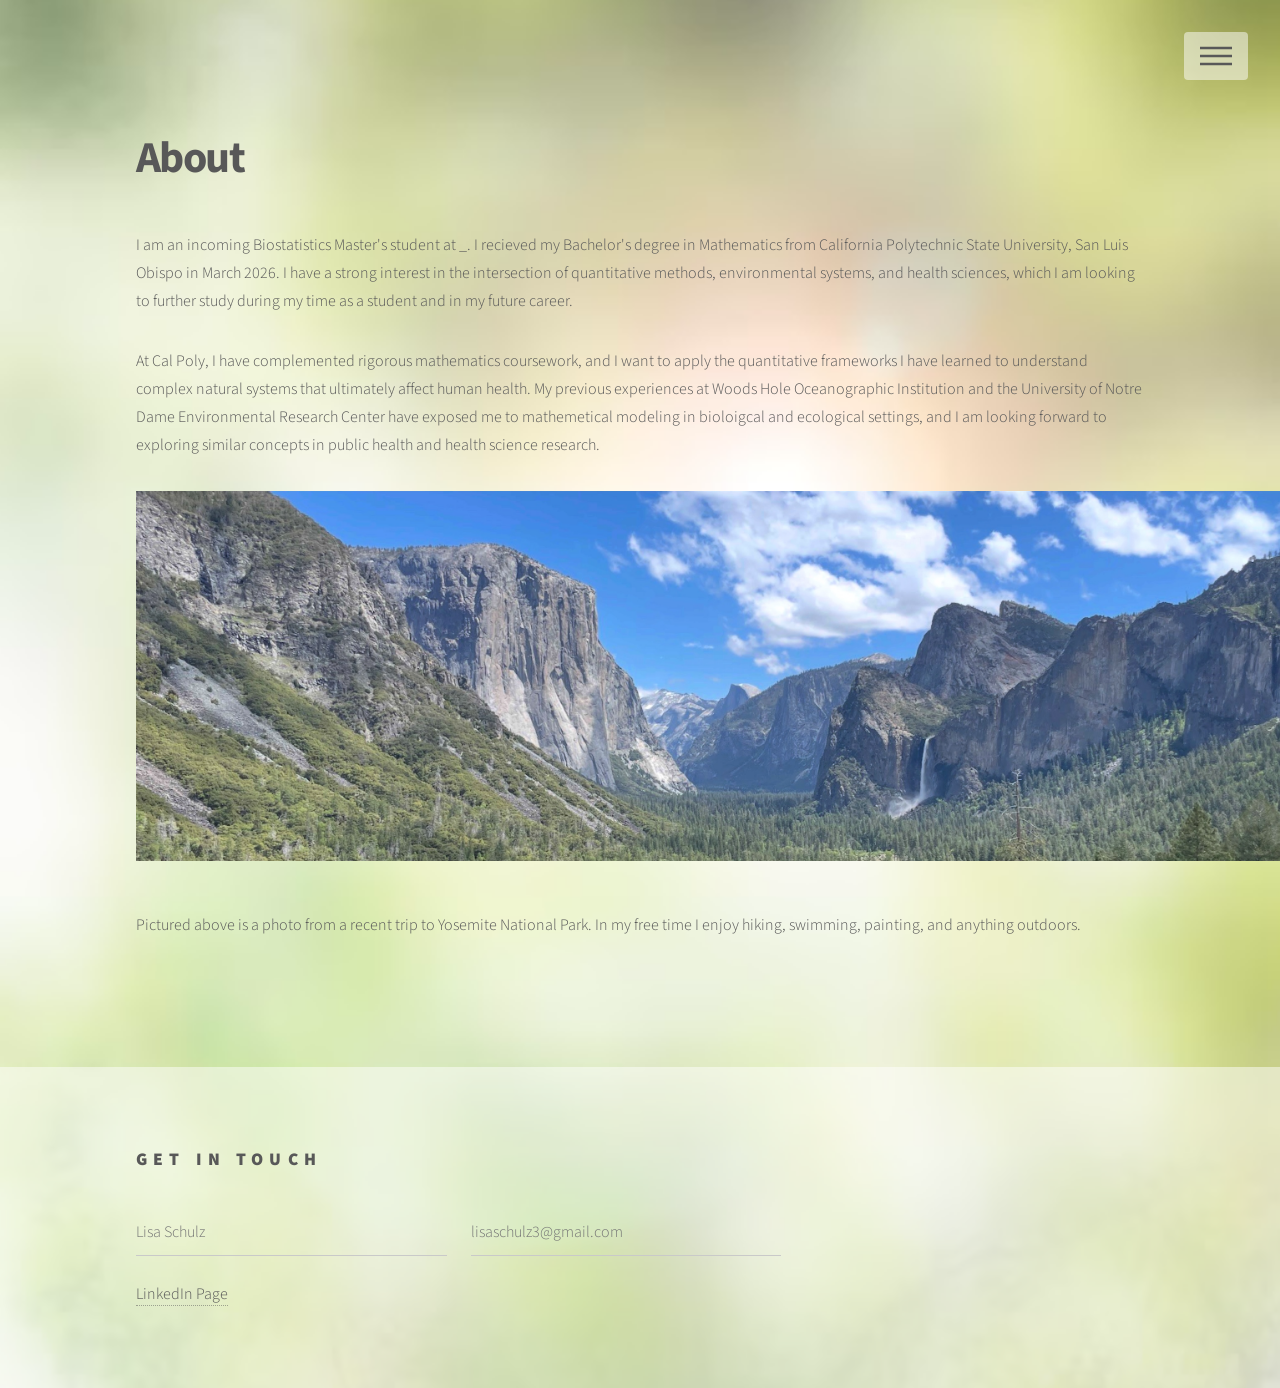
==== commit 5b566769: "fixing image" ====
--- a/about.html
+++ b/about.html
@@ -12,13 +12,12 @@
 		<link rel="stylesheet" href="assets/css/main.css" />
 		<noscript><link rel="stylesheet" href="assets/css/noscript.css" /></noscript>
 	<style>
-        .center-image {
-  width: 1000px;        /* makes the image smaller */
-  display: block;      /* allows centering */
-  margin-left: auto;
-  margin-right: auto;  /* centers the image */
-  margin-bottom: 10px; /* reduces space below the image */
-}
+        .header-image {
+    display: block;
+    margin: 10px auto;   /* centers the image */
+    width: 1200px;        /* resize image */
+	margin-bottom: 50px;
+  }
      
 #menu {
 				background: rgba(37,65,23,.7);
@@ -76,9 +75,9 @@
 				<!-- Main -->
 					<div id="main">
 						<div class="inner">
+						<header>
 							<h1>About</h1>
-                            
-							<img src="IMG_4591.png" alt="" id="center-image"/>
+						</header>
                             
 							<p>I am an incoming Biostatistics Master's student at _. I recieved my Bachelor's degree in Mathematics from California Polytechnic State University, 
                                 San Luis Obispo in March 2026. I have a strong interest in the intersection of quantitative methods, environmental systems, and health sciences, which
@@ -91,6 +90,12 @@
                             
                             </p>
                             
+							<img src="yosemiteimage.png" alt="" class="header-image"/>
+
+							<p>Pictured above is a photo from a recent trip to Yosemite National Park. In my free time 
+								I enjoy hiking, swimming, painting, and anything outdoors.
+							</p>
+
 						</div>
 					</div>
 
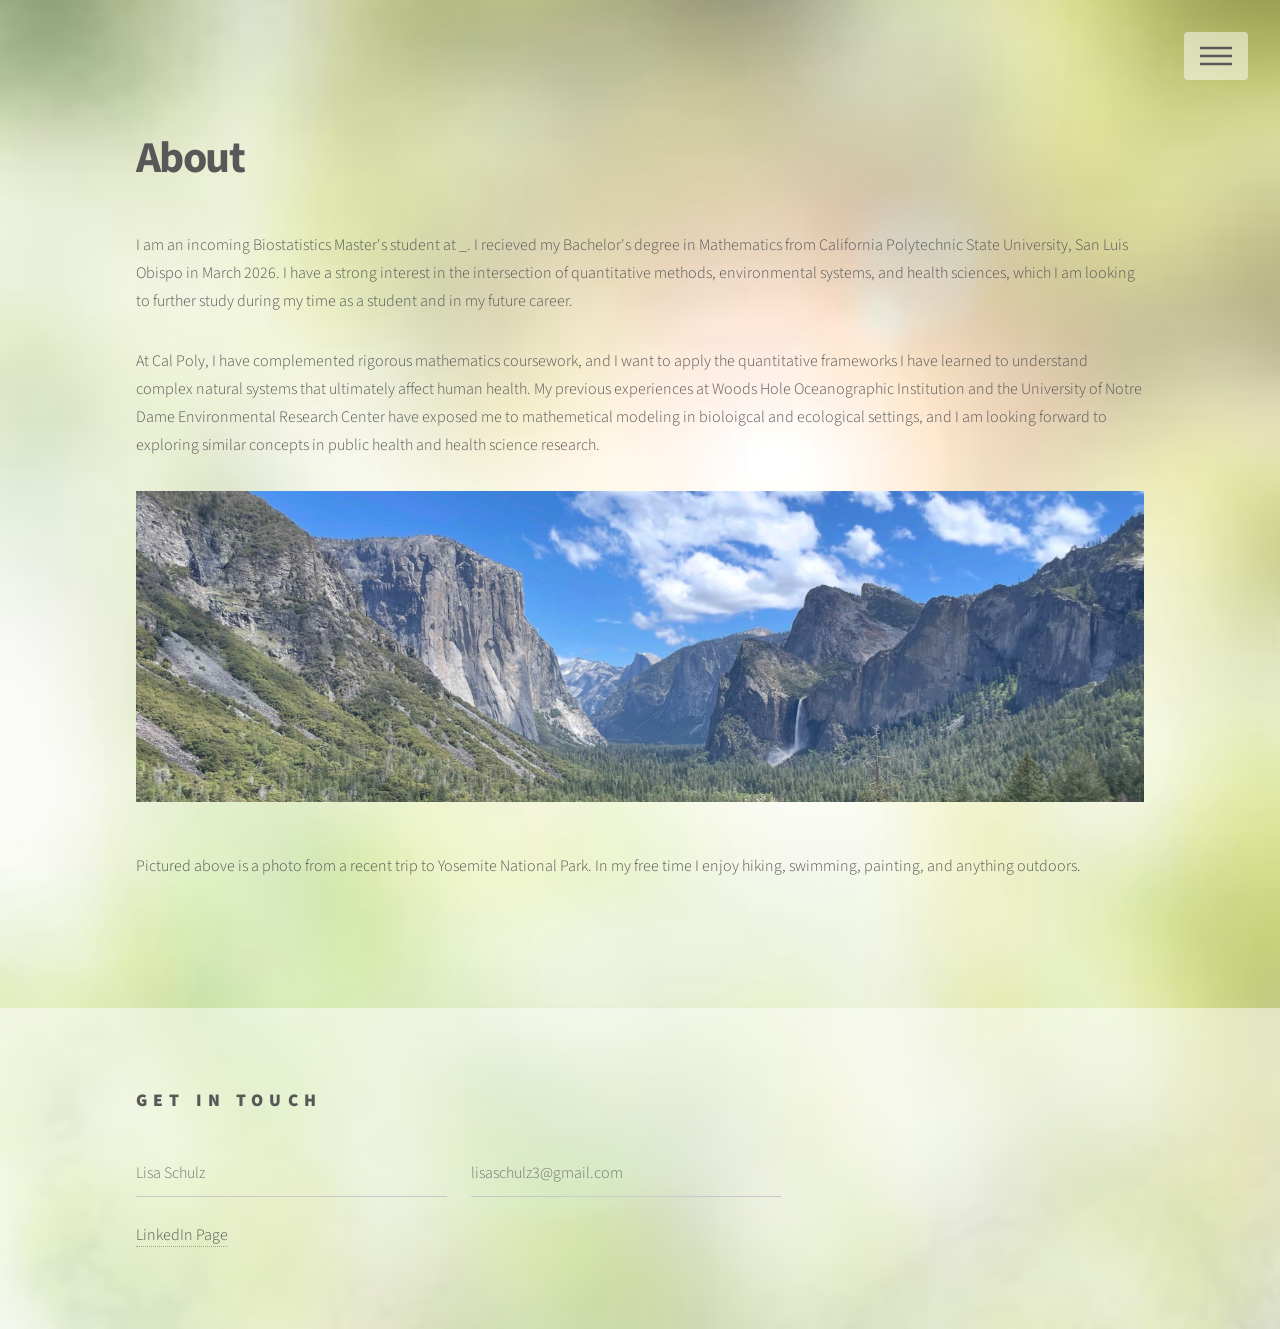
==== commit af4bccff: "resizing image" ====
--- a/about.html
+++ b/about.html
@@ -15,7 +15,8 @@
         .header-image {
     display: block;
     margin: 10px auto;   /* centers the image */
-    width: 1200px;        /* resize image */
+    max-width: 100%;
+	height: auto;
 	margin-bottom: 50px;
   }
      
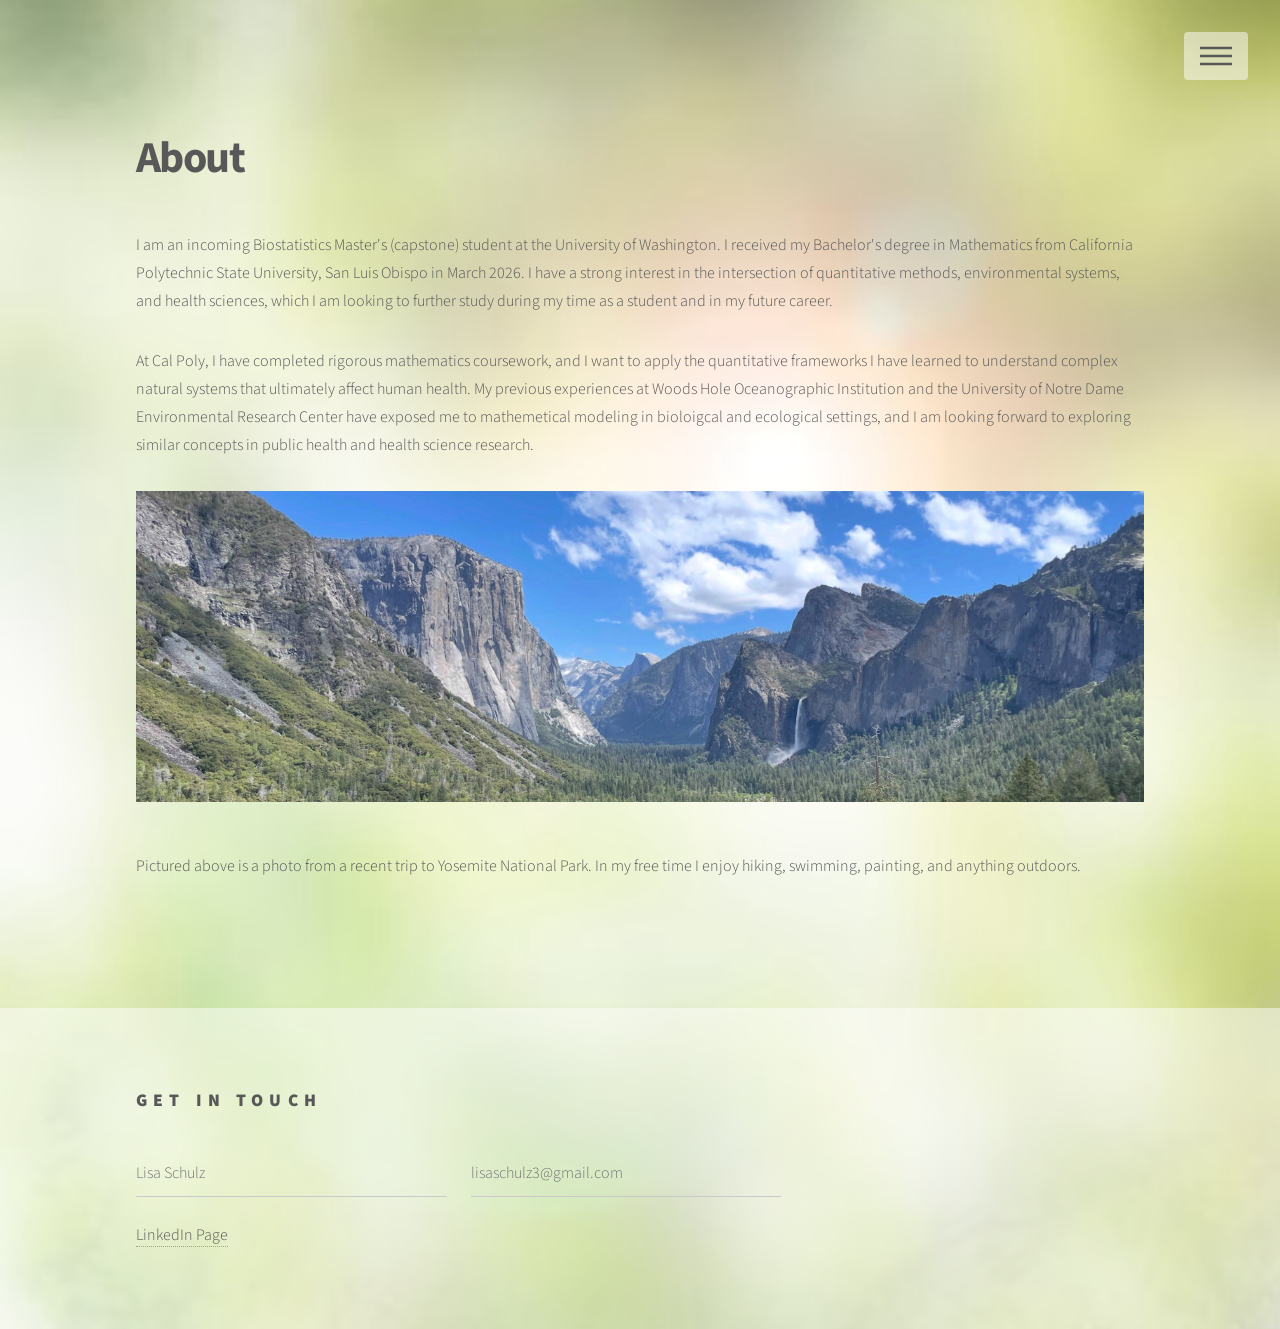
==== commit cc7b3e45: "fixing links" ====
--- a/about.html
+++ b/about.html
@@ -68,7 +68,7 @@
 						<ul>
 							<li><a href="index.html">Home</a></li>
 							<li><a href="about.html">About</a></li>
-							<li><a href="resumeplaceholder2.pdf">Resume</a></li>
+							<li><a href="Resume_schulz_3_3.pdf">Resume</a></li>
 							<li><a href="projects.html">Projects</a></li>
 						</ul>
 					</nav>
@@ -80,11 +80,11 @@
 							<h1>About</h1>
 						</header>
                             
-							<p>I am an incoming Biostatistics Master's student at _. I recieved my Bachelor's degree in Mathematics from California Polytechnic State University, 
+							<p>I am an incoming Biostatistics Master's (capstone) student at the University of Washington. I received my Bachelor's degree in Mathematics from California Polytechnic State University, 
                                 San Luis Obispo in March 2026. I have a strong interest in the intersection of quantitative methods, environmental systems, and health sciences, which
                                 I am looking to further study during my time as a student and in my future career. </p>
                                 
-                            <p>At Cal Poly, I have complemented rigorous mathematics coursework, and I want to apply the quantitative frameworks I have learned to understand complex 
+                            <p>At Cal Poly, I have completed rigorous mathematics coursework, and I want to apply the quantitative frameworks I have learned to understand complex 
                                 natural systems that ultimately affect human health. My previous experiences at Woods Hole Oceanographic Institution and the University of Notre Dame
                                 Environmental Research Center have exposed me to mathemetical modeling in bioloigcal and ecological settings, and I am looking forward to exploring similar concepts
                                 in public health and health science research.
